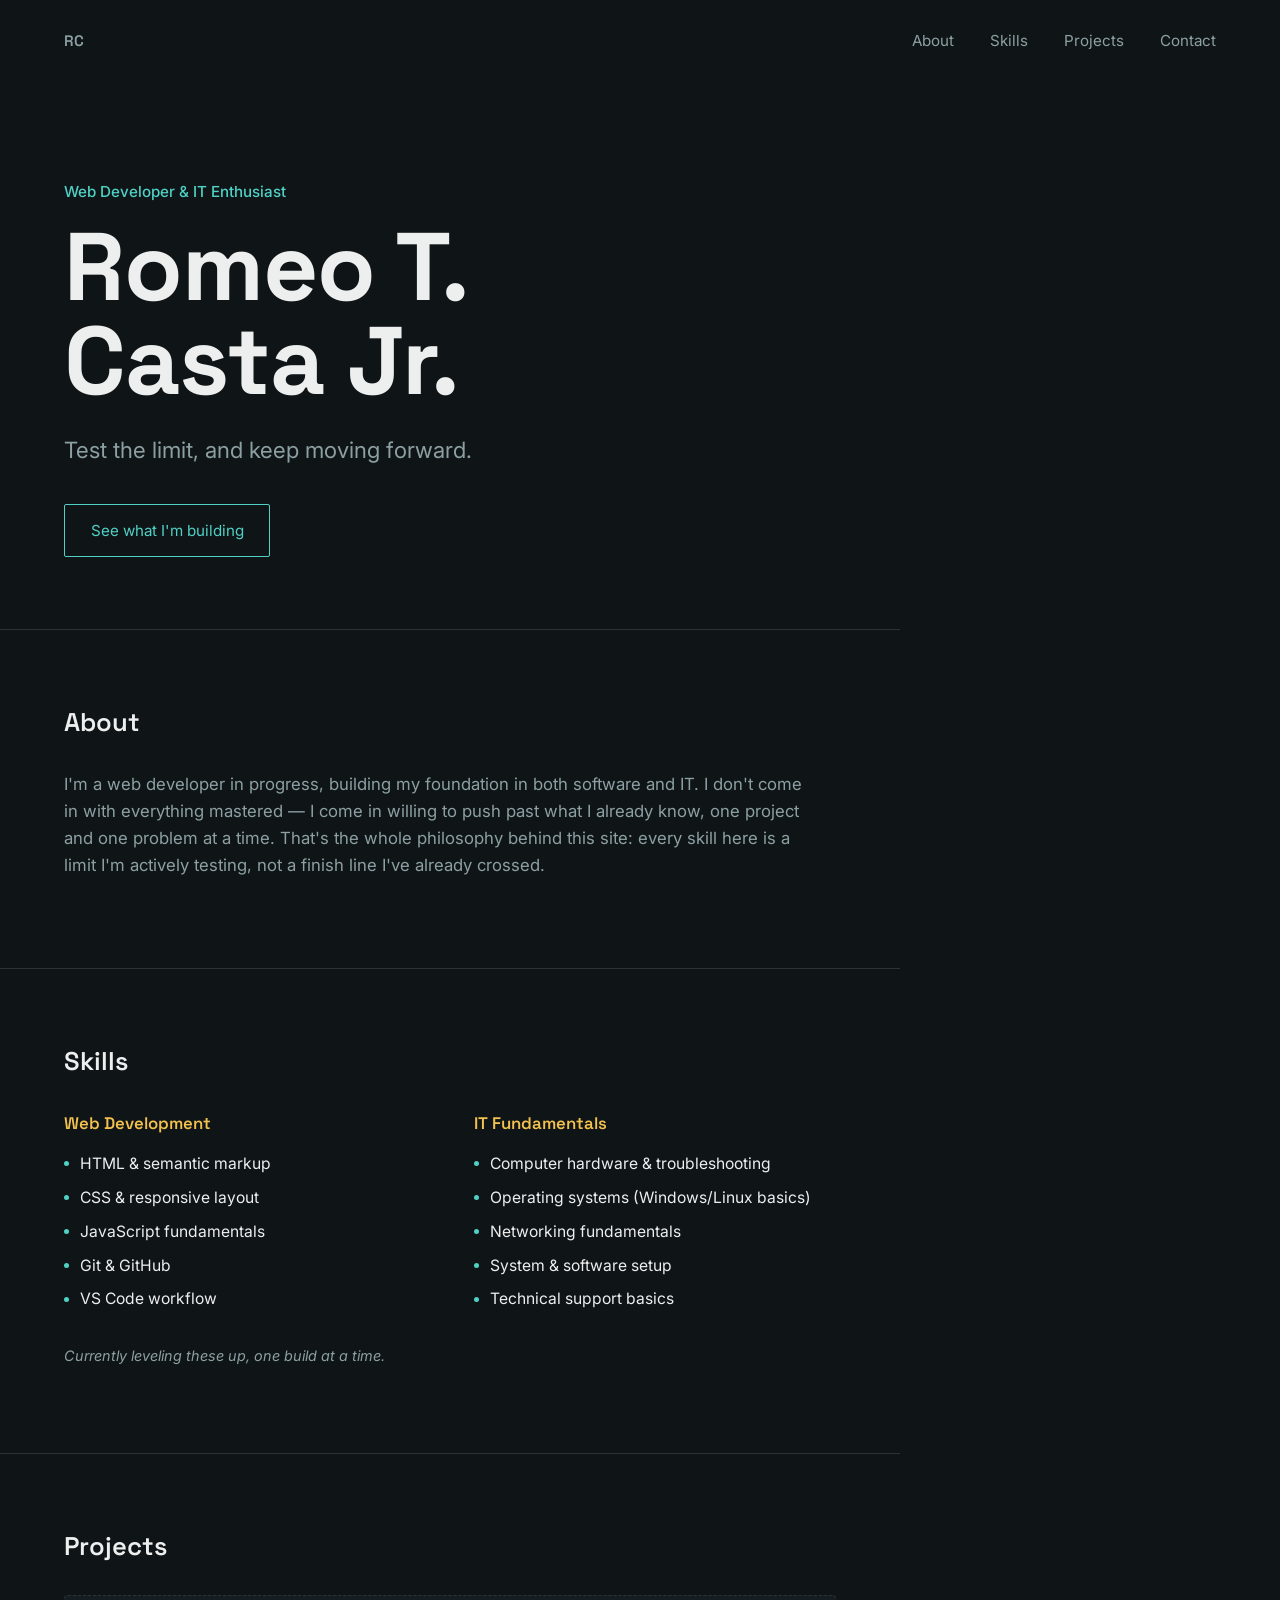
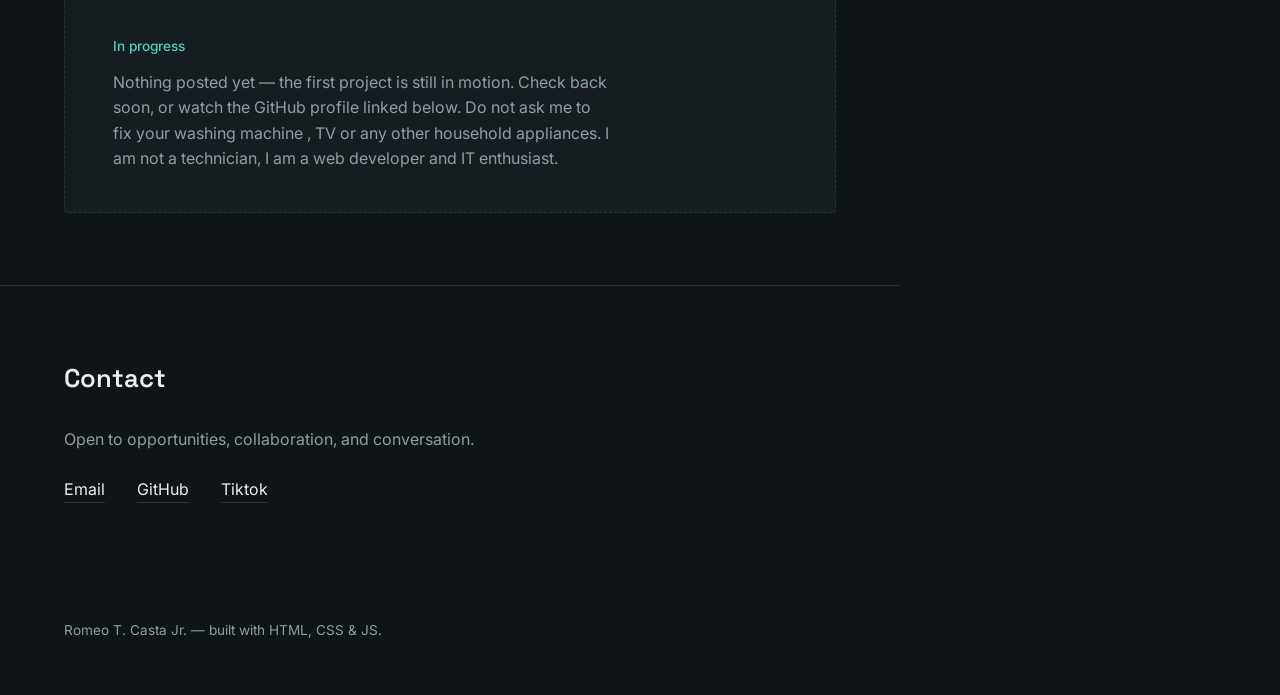
==== index.html @ 3658bae2 "Initial portfolio" ====
<!DOCTYPE html>
<html lang="en">
<head>
<meta charset="UTF-8">
<meta name="viewport" content="width=device-width, initial-scale=1.0">
<title>Romeo T. Casta Jr. — Web Developer</title>
<meta name="description" content="Portfolio of Romeo T. Casta Jr., web developer and IT enthusiast.">
<link rel="preconnect" href="https://fonts.googleapis.com">
<link rel="preconnect" href="https://fonts.gstatic.com" crossorigin>
<link href="https://fonts.googleapis.com/css2?family=Space+Grotesk:wght@400;500;600;700&family=Inter:wght@400;500;600&display=swap" rel="stylesheet">
<link rel="stylesheet" href="css/style.css">
</head>
<body>

<div class="progress-rail" aria-hidden="true"><div class="progress-fill" id="scrollFill"></div></div>

<header class="nav">
  <a href="#top" class="nav-mark">RC</a>
  <nav>
    <ul>
      <li><a href="#about">About</a></li>
      <li><a href="#skills">Skills</a></li>
      <li><a href="#projects">Projects</a></li>
      <li><a href="#contact">Contact</a></li>
    </ul>
  </nav>
</header>

<main>

  <section id="top" class="hero">
    <p class="hero-kicker">Web Developer &amp; IT Enthusiast</p>
    <h1 class="hero-name">Romeo T.<br>Casta Jr.</h1>
    <p class="hero-line">Test the limit, and keep moving forward.</p>
    <a href="#projects" class="hero-cta">See what I'm building</a>
  </section>

  <section id="about" class="section about">
    <h2 class="section-title">About</h2>
    <p class="about-text">
      I'm a web developer in progress, building my foundation in both software
      and IT. I don't come in with everything mastered — I come in willing to
      push past what I already know, one project and one problem at a time.
      That's the whole philosophy behind this site: every skill here is a
      limit I'm actively testing, not a finish line I've already crossed.
    </p>
  </section>

  <section id="skills" class="section skills">
    <h2 class="section-title">Skills</h2>
    <div class="skills-grid">
      <div class="skill-group">
        <h3>Web Development</h3>
        <ul>
          <li>HTML &amp; semantic markup</li>
          <li>CSS &amp; responsive layout</li>
          <li>JavaScript fundamentals</li>
          <li>Git &amp; GitHub</li>
          <li>VS Code workflow</li>
        </ul>
      </div>
      <div class="skill-group">
        <h3>IT Fundamentals</h3>
        <ul>
          <li>Computer hardware &amp; troubleshooting</li>
          <li>Operating systems (Windows/Linux basics)</li>
          <li>Networking fundamentals</li>
          <li>System &amp; software setup</li>
          <li>Technical support basics</li>
        </ul>
      </div>
    </div>
    <p class="skills-note"><!-- Edit this line anytime your skill set grows --> Currently leveling these up, one build at a time.</p>
  </section>

  <section id="projects" class="section projects">
    <h2 class="section-title">Projects</h2>
    <div class="project-empty">
      <p class="project-empty-label">In progress</p>
      <p class="project-empty-text">
        Nothing posted yet — the first project is still in motion.
        Check back soon, or watch the GitHub profile linked below.
        Do not ask me to fix your washing machine , TV or any other household appliances. I am not a technician, I am a web developer and IT enthusiast.
      </p>
      <!--
        When your first project is ready, replace this block with cards like:

        <div class="project-card">
          <h3>Project Name</h3>
          <p>One or two sentences on what it does and what you used.</p>
          <a href="https://github.com/your-username/project-repo">View on GitHub →</a>
        </div>
      -->
    </div>
  </section>

  <section id="contact" class="section contact">
    <h2 class="section-title">Contact</h2>
    <p class="contact-text">Open to opportunities, collaboration, and conversation.</p>
    <ul class="contact-list">
      <!-- Fill in your real links/email below -->
      <li><a href="mailto:castaromeo95@gmail.com">Email</a></li>
      <li><a href="https://github.com/castaromeo">GitHub</a></li>
      <li><a href="https://tiktok.com/@remo6799">Tiktok</a></li>
    </ul>
  </section>

</main>

<footer class="footer">
  <p>Romeo T. Casta Jr. — built with HTML, CSS &amp; JS.</p>
</footer>

<script src="js/script.js"></script>
</body>
</html>
---- css/style.css ----
:root {
  --bg: #0F1417;
  --surface: #161D21;
  --line: #2A3338;
  --text: #EDEFEE;
  --text-muted: #8CA0A3;
  --accent: #4FD1C5;
  --accent-warm: #F2C14E;
  --font-display: 'Space Grotesk', sans-serif;
  --font-body: 'Inter', sans-serif;
}

* { box-sizing: border-box; }

html {
  scroll-behavior: smooth;
}

body {
  margin: 0;
  background: var(--bg);
  color: var(--text);
  font-family: var(--font-body);
  line-height: 1.6;
  -webkit-font-smoothing: antialiased;
}

a {
  color: inherit;
  text-decoration: none;
}

a:focus-visible,
button:focus-visible {
  outline: 2px solid var(--accent);
  outline-offset: 3px;
}

/* Scroll progress rail — echoes the "testing limits, moving forward" idea */
.progress-rail {
  position: fixed;
  top: 0;
  left: 0;
  width: 100%;
  height: 3px;
  background: transparent;
  z-index: 100;
}
.progress-fill {
  height: 100%;
  width: 0%;
  background: var(--accent);
  transition: width 0.1s linear;
}

/* Nav */
.nav {
  display: flex;
  justify-content: space-between;
  align-items: center;
  padding: 1.75rem clamp(1.5rem, 5vw, 4rem) 0;
}
.nav-mark {
  font-family: var(--font-display);
  font-weight: 600;
  font-size: 1.1rem;
  letter-spacing: 0.02em;
}
.nav ul {
  display: flex;
  gap: clamp(1.25rem, 3vw, 2.25rem);
  list-style: none;
  margin: 0;
  padding: 0;
}
.nav a {
  font-size: 0.95rem;
  color: var(--text-muted);
  transition: color 0.15s ease;
}
.nav a:hover { color: var(--text); }

/* Hero */
.hero {
  padding: clamp(4rem, 14vh, 8rem) clamp(1.5rem, 5vw, 4rem) clamp(3rem, 8vh, 5rem);
  max-width: 900px;
}
.hero-kicker {
  color: var(--accent);
  font-size: 0.95rem;
  margin: 0 0 1rem;
  font-weight: 500;
}
.hero-name {
  font-family: var(--font-display);
  font-size: clamp(3rem, 9vw, 6rem);
  line-height: 0.98;
  margin: 0 0 1.5rem;
  font-weight: 700;
  letter-spacing: -0.01em;
}
.hero-line {
  font-size: clamp(1.1rem, 2vw, 1.4rem);
  color: var(--text-muted);
  max-width: 34ch;
  margin: 0 0 2.25rem;
}
.hero-cta {
  display: inline-block;
  padding: 0.85rem 1.6rem;
  border: 1px solid var(--accent);
  border-radius: 2px;
  color: var(--accent);
  font-size: 0.95rem;
  transition: background 0.15s ease, color 0.15s ease;
}
.hero-cta:hover {
  background: var(--accent);
  color: var(--bg);
}

/* Sections */
.section {
  padding: clamp(3rem, 8vh, 5rem) clamp(1.5rem, 5vw, 4rem);
  max-width: 900px;
  border-top: 1px solid var(--line);
}
.section-title {
  font-family: var(--font-display);
  font-size: 1.6rem;
  margin: 0 0 1.75rem;
  font-weight: 600;
}

/* About */
.about-text {
  max-width: 68ch;
  font-size: 1.05rem;
  color: var(--text-muted);
}

/* Skills */
.skills-grid {
  display: grid;
  grid-template-columns: repeat(2, minmax(200px, 1fr));
  gap: 2rem 3rem;
}
.skill-group h3 {
  font-family: var(--font-display);
  font-size: 1.05rem;
  font-weight: 600;
  margin: 0 0 0.9rem;
  color: var(--accent-warm);
}
.skill-group ul {
  list-style: none;
  margin: 0;
  padding: 0;
  display: flex;
  flex-direction: column;
  gap: 0.55rem;
}
.skill-group li {
  font-size: 0.98rem;
  color: var(--text);
  padding-left: 1rem;
  position: relative;
}
.skill-group li::before {
  content: "";
  position: absolute;
  left: 0;
  top: 0.65em;
  width: 5px;
  height: 5px;
  background: var(--accent);
  border-radius: 50%;
}
.skills-note {
  margin-top: 2rem;
  color: var(--text-muted);
  font-size: 0.9rem;
  font-style: italic;
}

/* Projects — empty state as an invitation, not an apology */
.project-empty {
  border: 1px dashed var(--line);
  border-radius: 4px;
  padding: 2.5rem clamp(1.5rem, 4vw, 3rem);
  background: var(--surface);
}
.project-empty-label {
  color: var(--accent);
  font-size: 0.85rem;
  font-weight: 500;
  margin: 0 0 0.75rem;
}
.project-empty-text {
  color: var(--text-muted);
  max-width: 50ch;
  margin: 0;
}
.project-card {
  border: 1px solid var(--line);
  border-radius: 4px;
  padding: 1.75rem;
  background: var(--surface);
  margin-bottom: 1.25rem;
}
.project-card h3 {
  font-family: var(--font-display);
  margin: 0 0 0.5rem;
}
.project-card a {
  color: var(--accent);
  font-size: 0.9rem;
}

/* Contact */
.contact-text {
  color: var(--text-muted);
  margin-bottom: 1.5rem;
}
.contact-list {
  list-style: none;
  margin: 0;
  padding: 0;
  display: flex;
  gap: 2rem;
  flex-wrap: wrap;
}
.contact-list a {
  font-size: 1rem;
  border-bottom: 1px solid var(--line);
  padding-bottom: 3px;
  transition: border-color 0.15s ease, color 0.15s ease;
}
.contact-list a:hover {
  color: var(--accent);
  border-color: var(--accent);
}

/* Footer */
.footer {
  padding: 2rem clamp(1.5rem, 5vw, 4rem) 2.5rem;
  color: var(--text-muted);
  font-size: 0.85rem;
}

/* Responsive */
@media (max-width: 640px) {
  .nav { flex-direction: column; align-items: flex-start; gap: 1rem; }
  .nav ul { gap: 1.25rem; }
  .skills-grid { grid-template-columns: 1fr; }
}

/* Reduced motion */
@media (prefers-reduced-motion: reduce) {
  html { scroll-behavior: auto; }
  .progress-fill { transition: none; }
  .hero-cta { transition: none; }
}
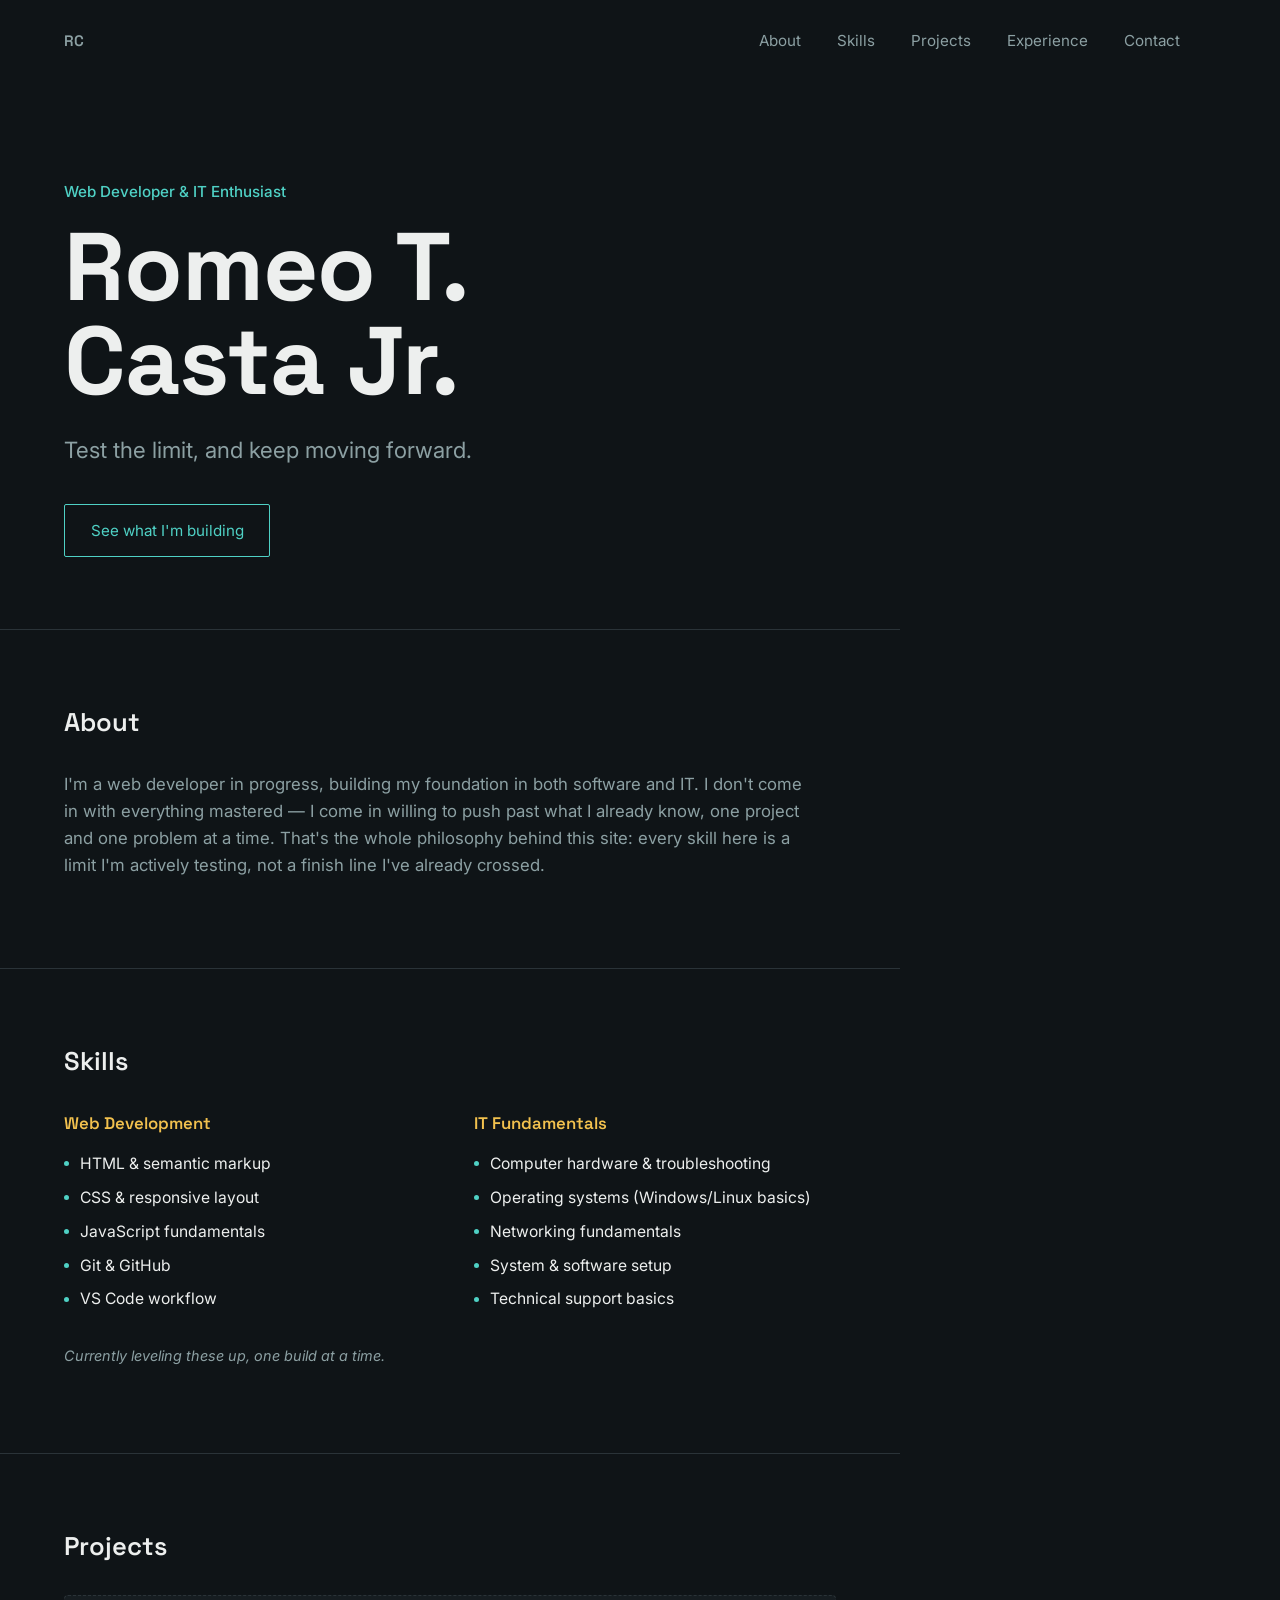
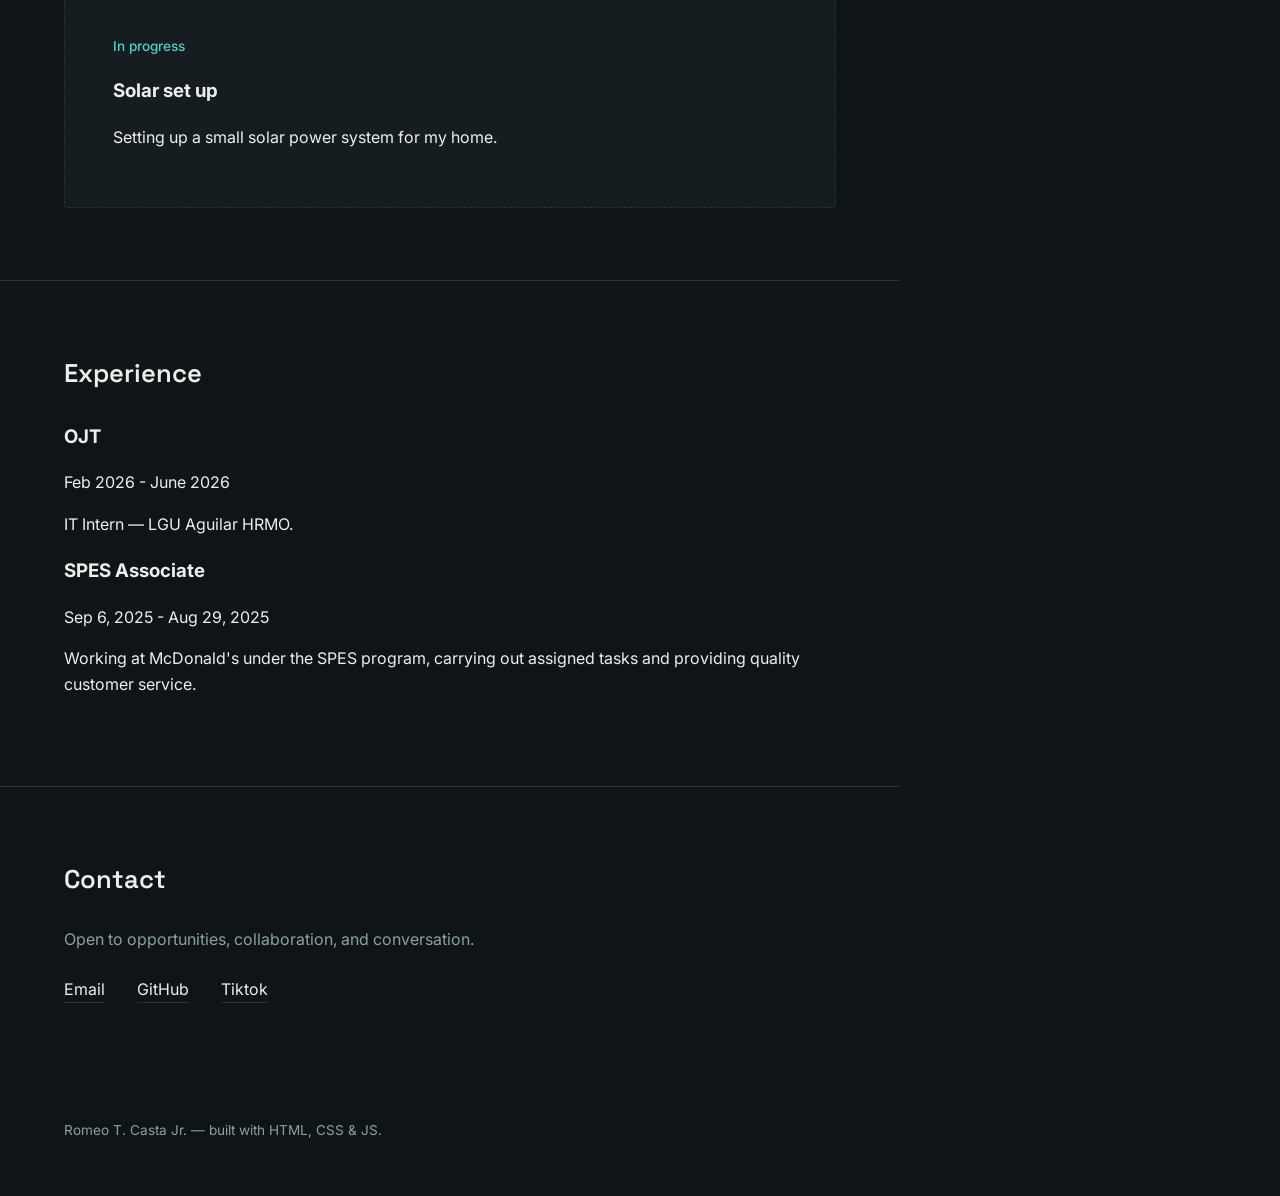
==== commit 3fa108b8: "Update site" ====
--- a/index.html
+++ b/index.html
@@ -21,7 +21,9 @@
       <li><a href="#about">About</a></li>
       <li><a href="#skills">Skills</a></li>
       <li><a href="#projects">Projects</a></li>
+      <li><a href="#experience">Experience</a></li>
       <li><a href="#contact">Contact</a></li>
+      <li></li>
     </ul>
   </nav>
 </header>
@@ -78,9 +80,8 @@
     <div class="project-empty">
       <p class="project-empty-label">In progress</p>
       <p class="project-empty-text">
-        Nothing posted yet — the first project is still in motion.
-        Check back soon, or watch the GitHub profile linked below.
-        Do not ask me to fix your washing machine , TV or any other household appliances. I am not a technician, I am a web developer and IT enthusiast.
+        <h3><a href="projects0.html">Solar set up</a></h3>
+        <p>Setting up a small solar power system for my home.</p>
       </p>
       <!--
         When your first project is ready, replace this block with cards like:
@@ -91,6 +92,19 @@
           <a href="https://github.com/your-username/project-repo">View on GitHub →</a>
         </div>
       -->
+    </div>
+  </section>
+
+  <section id="experience" class="section experience">
+    <h2 class="section-title">Experience</h2>
+    <div class="experience-item">
+      <h3>OJT</h3>
+      <p class="experience-date"><a href="experience1.html">Feb 2026 - June 2026</a></p>
+      <p class="experience-description"> IT Intern — LGU Aguilar HRMO.</p>
+    </div>
+      <h3>SPES Associate</h3>
+      <p class="experience-date"><a href="experience.html">Sep 6, 2025 - Aug 29, 2025</a></p>
+      <p class="experience-description">Working at McDonald's under the SPES program, carrying out assigned tasks and providing quality customer service.</p>
     </div>
   </section>
 
--- a/css/style.css
+++ b/css/style.css
@@ -260,4 +260,20 @@
   html { scroll-behavior: auto; }
   .progress-fill { transition: none; }
   .hero-cta { transition: none; }
+}
+
+.experience-date a {
+  color: var(--text);
+  text-decoration: none;
+}
+.experience-date a:hover {
+  color: var(--accent);
+}
+
+.Solar set up a {
+  color: var(--text);
+  text-decoration: none;
+}
+.Solar set up a:hover{
+  color: var(--accent);
 }
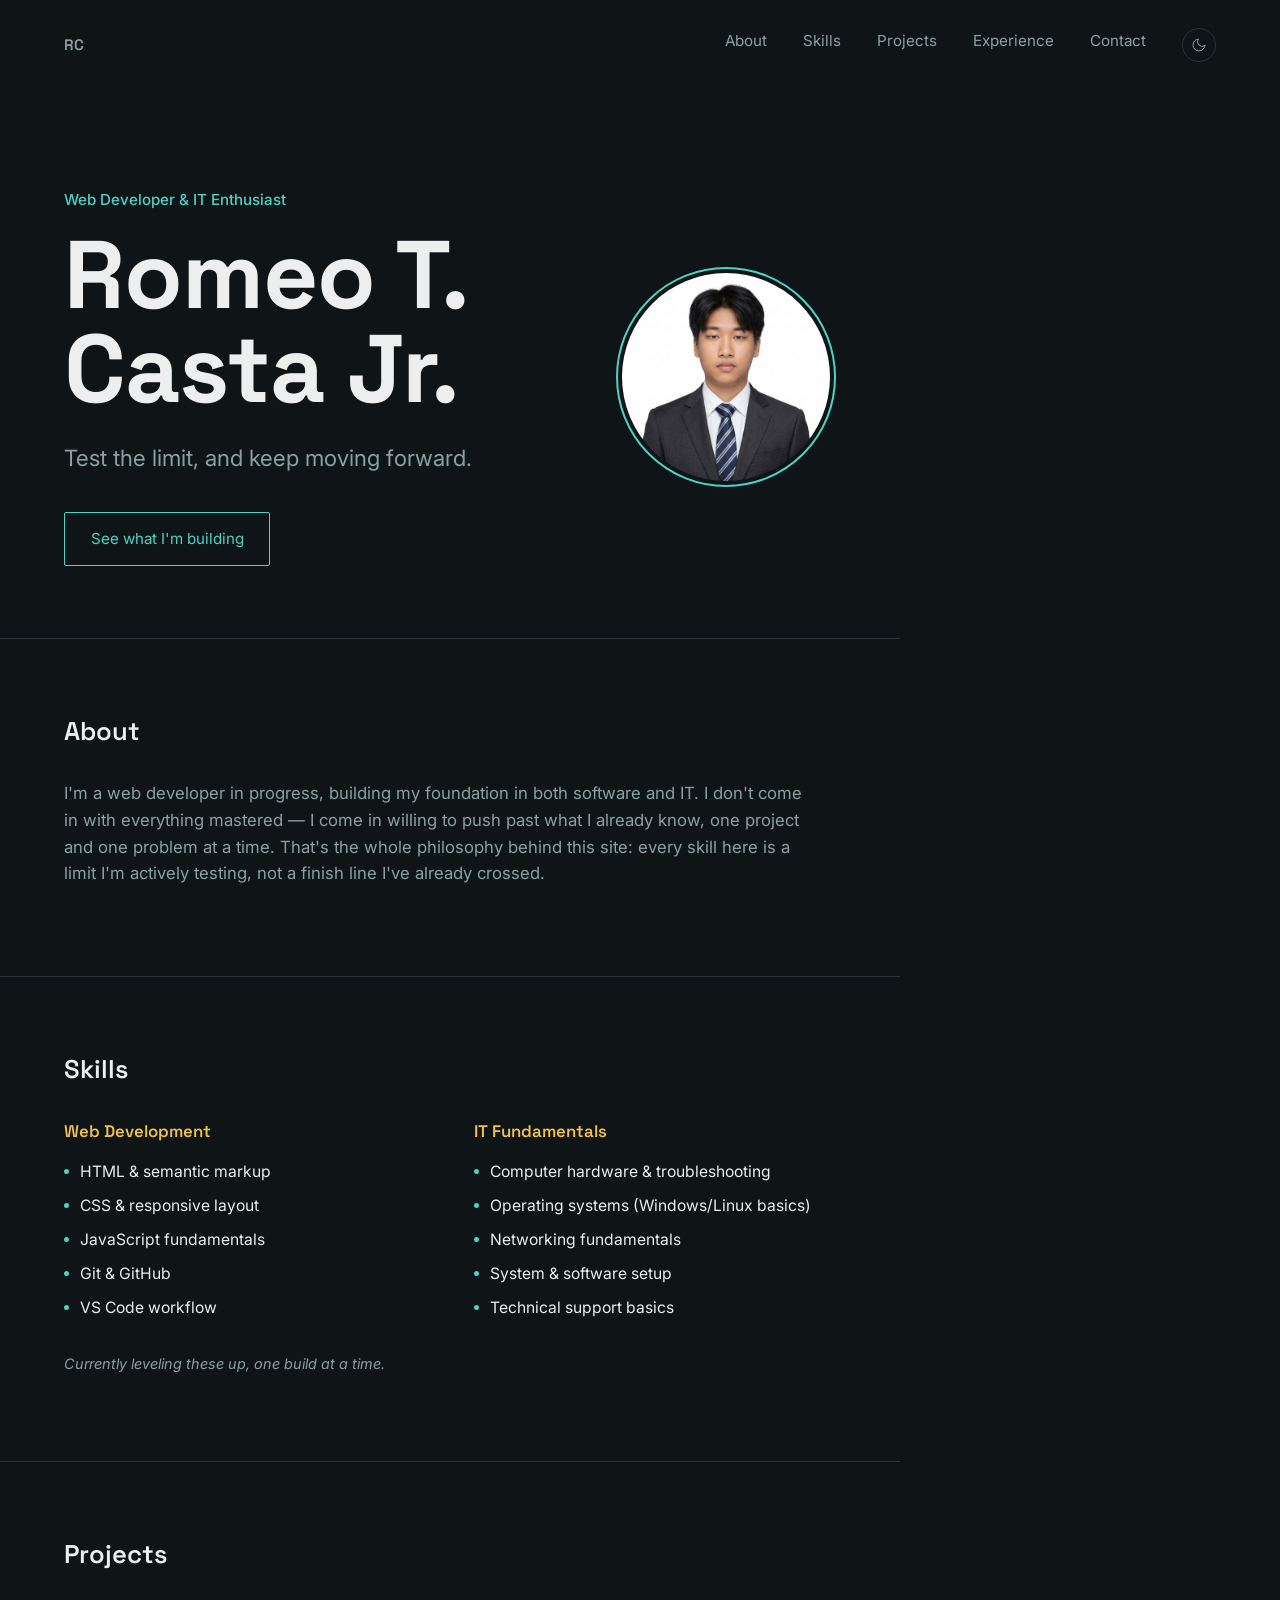
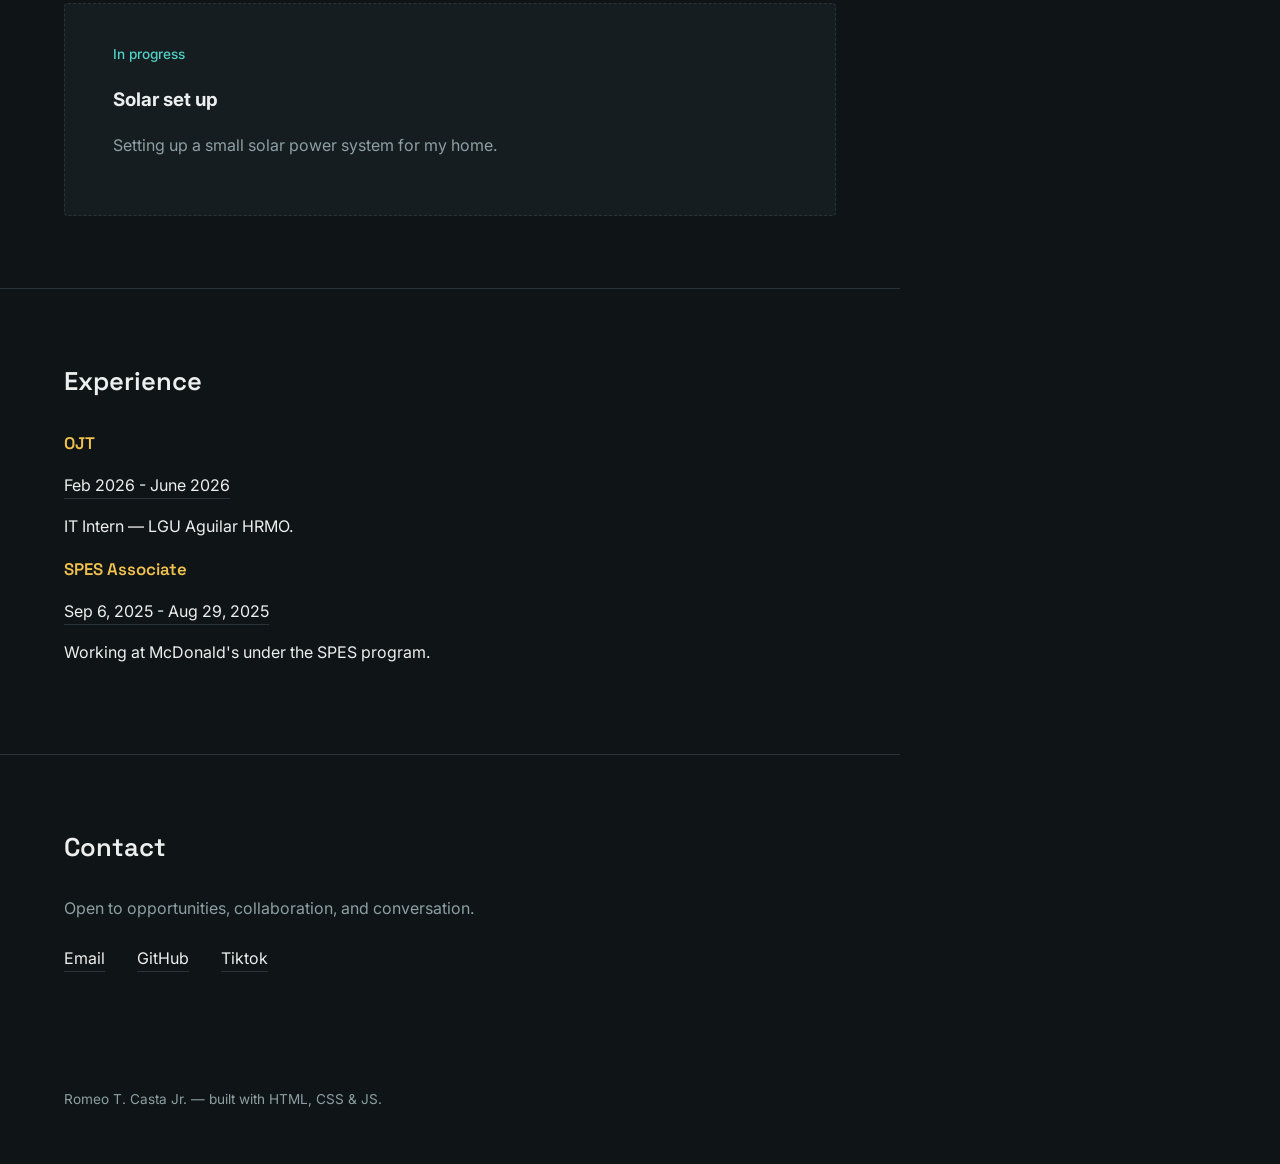
==== commit 35ca194b: "Update site" ====
--- a/index.html
+++ b/index.html
@@ -23,19 +23,34 @@
       <li><a href="#projects">Projects</a></li>
       <li><a href="#experience">Experience</a></li>
       <li><a href="#contact">Contact</a></li>
-      <li></li>
+      <li>
+        <button class="theme-toggle" id="themeToggle" aria-label="Toggle light/dark theme">
+          <svg class="icon-moon" viewBox="0 0 24 24" stroke-width="1.5" stroke-linecap="round" stroke-linejoin="round">
+            <path d="M21 12.79A9 9 0 1111.21 3 7 7 0 0021 12.79z"/>
+          </svg>
+          <svg class="icon-sun" viewBox="0 0 24 24" stroke-width="1.5" stroke-linecap="round" stroke-linejoin="round">
+            <circle cx="12" cy="12" r="4"/>
+            <path d="M12 2v2M12 20v2M4.93 4.93l1.41 1.41M17.66 17.66l1.41 1.41M2 12h2M20 12h2M4.93 19.07l1.41-1.41M17.66 6.34l1.41-1.41"/>
+          </svg>
+        </button>
+      </li>
     </ul>
   </nav>
 </header>
 
 <main>
-
+  
   <section id="top" class="hero">
+  <div class="hero-text">
     <p class="hero-kicker">Web Developer &amp; IT Enthusiast</p>
     <h1 class="hero-name">Romeo T.<br>Casta Jr.</h1>
     <p class="hero-line">Test the limit, and keep moving forward.</p>
     <a href="#projects" class="hero-cta">See what I'm building</a>
-  </section>
+  </div>
+  <div class="hero-photo">
+    <img src="images/4.png" alt="Romeo T. Casta Jr.">
+  </div>
+</section>
 
   <section id="about" class="section about">
     <h2 class="section-title">About</h2>
@@ -81,17 +96,8 @@
       <p class="project-empty-label">In progress</p>
       <p class="project-empty-text">
         <h3><a href="projects0.html">Solar set up</a></h3>
-        <p>Setting up a small solar power system for my home.</p>
+        <p class="project-empty-text">Setting up a small solar power system for my home.</p>
       </p>
-      <!--
-        When your first project is ready, replace this block with cards like:
-
-        <div class="project-card">
-          <h3>Project Name</h3>
-          <p>One or two sentences on what it does and what you used.</p>
-          <a href="https://github.com/your-username/project-repo">View on GitHub →</a>
-        </div>
-      -->
     </div>
   </section>
 
@@ -102,9 +108,10 @@
       <p class="experience-date"><a href="experience1.html">Feb 2026 - June 2026</a></p>
       <p class="experience-description"> IT Intern — LGU Aguilar HRMO.</p>
     </div>
+    <div class="experience-item">
       <h3>SPES Associate</h3>
       <p class="experience-date"><a href="experience.html">Sep 6, 2025 - Aug 29, 2025</a></p>
-      <p class="experience-description">Working at McDonald's under the SPES program, carrying out assigned tasks and providing quality customer service.</p>
+      <p class="experience-description">Working at McDonald's under the SPES program.</p>
     </div>
   </section>
 
--- a/css/style.css
+++ b/css/style.css
@@ -263,11 +263,25 @@
 }
 
 .experience-date a {
+  font-size: 1rem;
+  border-bottom: 1px solid var(--line);
+  padding-bottom: 3px;
+  transition: border-color 0.15s ease, color 0.15s ease;
+}
+
+.experience-date a {
   color: var(--text);
   text-decoration: none;
 }
 .experience-date a:hover {
   color: var(--accent);
+}
+.experience-item h3  {
+  font-family: var(--font-display);
+  font-size: 1.05rem;
+  font-weight: 600;
+  margin: 0 0 0.9rem;
+  color: var(--accent-warm);
 }
 
 .Solar set up a {
@@ -276,4 +290,86 @@
 }
 .Solar set up a:hover{
   color: var(--accent);
+}
+
+
+/* Light theme override */
+:root[data-theme="light"] {
+  --bg: #FAFAF8;
+  --surface: #F0F0EC;
+  --line: #D8D8D2;
+  --text: #1A1F22;
+  --text-muted: #5B6B6E;
+  --accent: #1E9E8F;
+  --accent-warm: #B8860B;
+}
+
+body {
+  transition: background 0.25s ease, color 0.25s ease;
+}
+
+/* Theme toggle button */
+.theme-toggle {
+  display: inline-flex;
+  align-items: center;
+  justify-content: center;
+  width: 34px;
+  height: 34px;
+  border: 1px solid var(--line);
+  border-radius: 50%;
+  background: transparent;
+  color: var(--text-muted);
+  cursor: pointer;
+  transition: color 0.15s ease, border-color 0.15s ease;
+  padding: 0;
+}
+.theme-toggle:hover {
+  color: var(--accent);
+  border-color: var(--accent);
+}
+.theme-toggle svg {
+  width: 16px;
+  height: 16px;
+  stroke: currentColor;
+  fill: none;
+}
+.theme-toggle .icon-moon { display: block; }
+.theme-toggle .icon-sun { display: none; }
+:root[data-theme="light"] .theme-toggle .icon-moon { display: none; }
+:root[data-theme="light"] .theme-toggle .icon-sun { display: block; }
+
+
+.hero {
+  display: flex;
+  align-items: center;
+  justify-content: space-between;
+  gap: clamp(1.5rem, 5vw, 3rem);
+  flex-wrap: wrap;
+}
+.hero-text {
+  flex: 1 1 420px;
+}
+.hero-photo {
+  flex: 0 0 auto;
+  width: clamp(140px, 20vw, 220px);
+  height: clamp(140px, 20vw, 220px);
+  border-radius: 50%;
+  overflow: hidden;
+  border: 2px solid var(--accent);
+  padding: 4px;
+  background: var(--bg);
+}
+.hero-photo img {
+  width: 100%;
+  height: 100%;
+  object-fit: cover;
+  border-radius: 50%;
+  display: block;
+}
+
+@media (max-width: 640px) {
+  .hero {
+    flex-direction: column-reverse;
+    text-align: left;
+  }
 }
